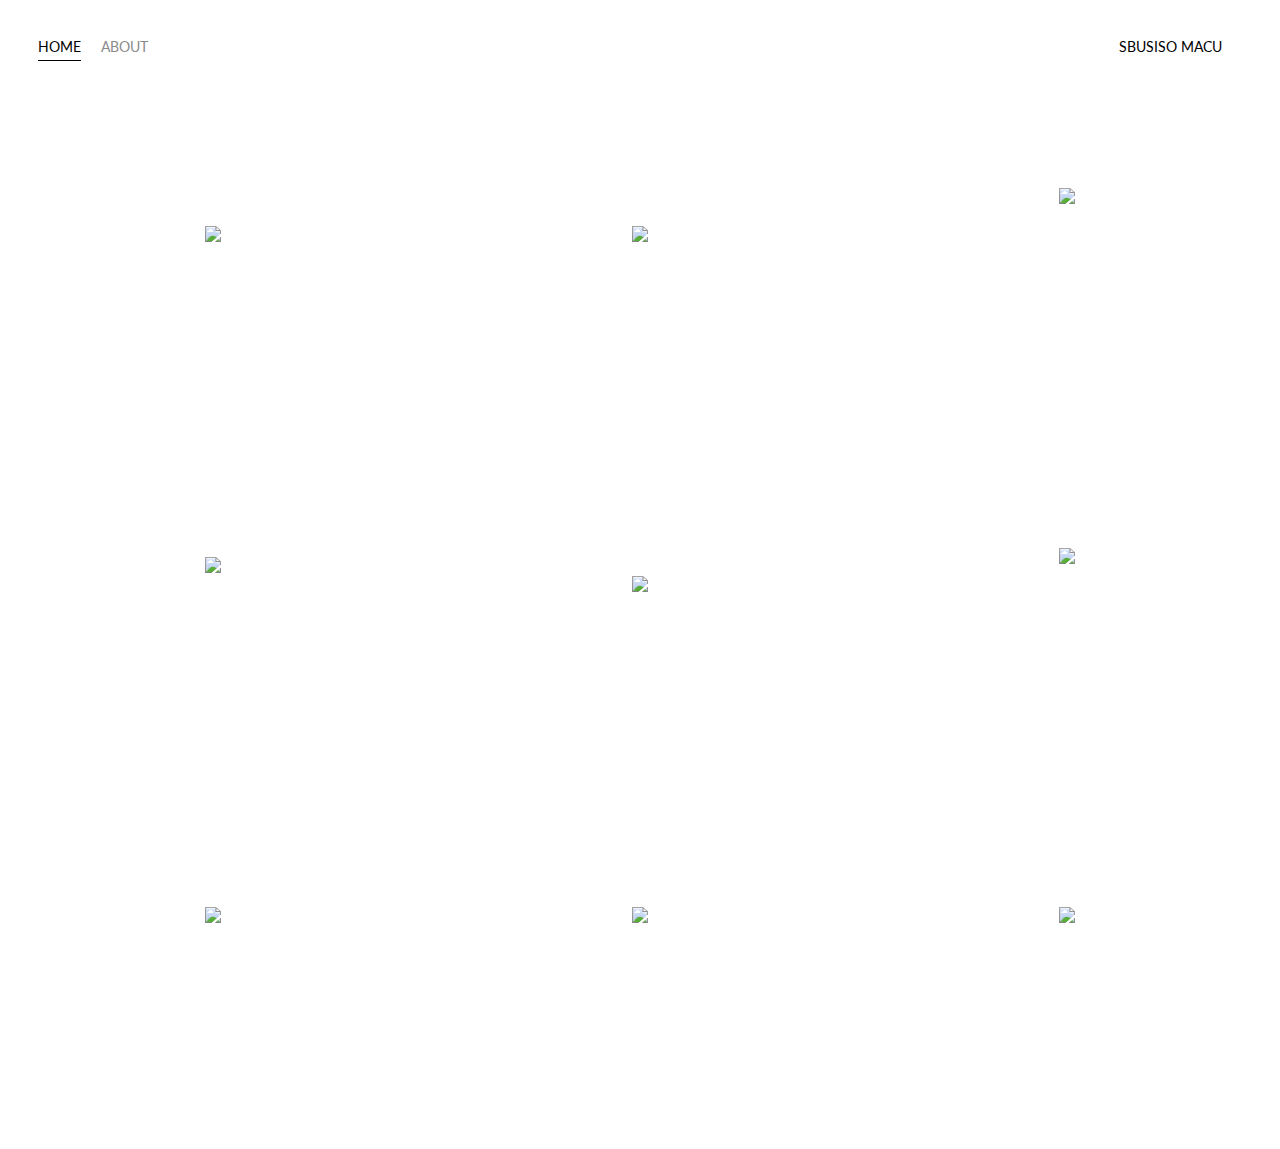
==== index.html @ 6fd96598 "Add files via upload" ====
<!DOCTYPE html>
<html lang='en'>

<head>
  <meta charset='UTF-8'>
  <title>Portfolio Homepage</title>
  <link href="https://fonts.googleapis.com/css?family=Lato" rel="stylesheet">
  <link rel="stylesheet" href="styles.css">
</head>
  <body>
    <div class="container">

      <div class="nav-wrapper">

        <div class="left-side">

          <div class="nav-link-wrapper active-nav-link">
            <a href="index.html">Home</a>
          </div>

          <div class="nav-link-wrapper">
            <a href="about.html">About</a>
          
          </div>
          

        </div>

        <div class="right-side">
          <div class="brand">
            <div>Sbusiso Macu</div>
          </div>
          
        </div>

        
        
        
        


      </div>

        <div class="content-wrapper">

          <div class="portfolio-items-wrapper">

            <div class="portfolio-item-wrapper">
              <div class="portfolio-img-background" style="background-image:url(images/portfolio1.jpg)"></div>
              <div class="img-text-wrapper">
                <div class="logo-wrapper">
                  <img src="images/logos/quip.png"> 
                </div>

                <div class="subtitle">
                  I built my first portfolio website using plain HTML, CSS and JavaScript in July 2022.
                </div>
              </div>
            </div>

            <div class="portfolio-item-wrapper">
              <div class="portfolio-img-background" style="background-image:url(images/portfolio2.jpg)"></div>
              <div class="img-text-wrapper">
                <div class="logo-wrapper">
                  <img src="images/logos/quip.png"> 
                </div>

                <div class="subtitle">
                  Coding bootcamps have played a very important role in helping me improve my coding skills.
                </div>
              </div>
            </div>

            <div class="portfolio-item-wrapper">
              <div class="portfolio-img-background" style="background-image:url(images/portfolio3.jpg)"></div>
              <div class="img-text-wrapper">
                <div class="logo-wrapper">
                  <img src="images/logos/quip.png"> 
                </div>

                <div class="subtitle">
                  Eventbrite is the leading event management platform on the web with millions of individuals utilizing their applications
                  to find, register or, and management events in numerous industries.
                </div>
              </div>
            </div>

            <div class="portfolio-item-wrapper">
              <div class="portfolio-img-background" style="background-image:url(images/portfolio4.jpg)"></div>
              <div class="img-text-wrapper">
                <div class="logo-wrapper">
                  <img src="images/logos/quip.png"> 
                </div>

                <div class="subtitle">
                  Shop Hacker allows you to easily import digital products such as e-learning courses, software, and games directly
                  into your e-commerce store.
                </div>
              </div>
            </div>

            <div class="portfolio-item-wrapper">
              <div class="portfolio-img-background" style="background-image:url(images/portfolio5.jpg)"></div>
              <div class="img-text-wrapper">
                <div class="logo-wrapper">
                  <img src="images/logos/quip.png"> 
                </div>

                <div class="subtitle">
                  Online tutorials can be a source of great tips and productivity ideas in learning to code.
                </div>
              </div>
            </div>

            <div class="portfolio-item-wrapper">
              <div class="portfolio-img-background" style="background-image:url(images/portfolio6.jpg)"></div>
              <div class="img-text-wrapper">
                <div class="logo-wrapper">
                  <img src="images/logos/quip.png"> 
                </div>

                <div class="subtitle">
                  As a web developer it is important to keep track of what I learn everyday and to have a clear vision of future technologies I may have to break into as well.
                </div>
              </div>
            </div>

            <div class="portfolio-item-wrapper">
              <div class="portfolio-img-background" style="background-image:url(images/portfolio7.jpg)"></div>
              <div class="img-text-wrapper">
                <div class="logo-wrapper">
                  <img src="images/logos/quip.png"> 
                </div>

                <div class="subtitle">
                  What I keep track of helps me improve of different coding tasks I need to undertake everyday as I improve my learning.
                </div>
              </div>
            </div>

            <div class="portfolio-item-wrapper">
              <div class="portfolio-img-background" style="background-image:url(images/portfolio8.jpg)"></div>
              <div class="img-text-wrapper">
                <div class="logo-wrapper">
                  <img src="images/logos/quip.png"> 
                </div>

                <div class="subtitle">
                  Online shopping also made my coding journey a lot more simplified as I can shop online and have goods delivered straight to my door.
                </div>
              </div>
            </div>

            <div class="portfolio-item-wrapper">
              <div class="portfolio-img-background" style="background-image:url(images/portfolio9.jpg)"></div>
              <div class="img-text-wrapper">
                <div class="logo-wrapper">
                  <img src="images/logos/quip.png"> 
                </div>

                <div class="subtitle">
                  Online tutorials are also a helpful way to learn modern technologies as technology and productivity tools keep evolving over time.                                                              
                </div>
              </div>
            </div>

            

            

            
          </div>


        </div>



    </div>

    
    
    
    
    <script src="script.js" async defer></script>

    

  </body>
</html>
---- styles.css ----
body {
  font-family: "Lato", sans-serif;
  margin: 0px;
  padding: 0;
}

.background-image {
  background-image: url('images/premises.jpg');
  background-size: cover;
  background-repeat: no-repeat;
  height: 100vh;
}


.container {
  display: grid;
  grid-template-columns: 1fr;
}

/* Nav-bar design*/

.nav-wrapper {
  display: flex;
  justify-content: space-between;
  padding: 38px;
}

.left-side {
  display: flex;
}

.nav-wrapper > .left-side > div {
  margin-right: 20px;
  text-transform: uppercase;
  font-size: 0.9rem;
}

.nav-wrapper > .right-side > div {
  margin-right: 20px;
  text-transform: uppercase;
  font-size: 0.9rem;
}

.nav-link-wrapper {
  height: 22px;
  border-bottom: 1px solid transparent;
  transition: border-bottom 0.5s;
}

.active-nav-link {
  border-bottom: 1px solid black;
}

.active-nav-link a {
  color: black !important;
}

.nav-link-wrapper a {
  color: #8a8a8a;
  text-decoration: none;
  transition: color 0.5s;
}

.nav-link-wrapper:hover {
  border-bottom: 1px solid black;
}

.nav-link-wrapper a:hover {
  color: black;
}


/*portfolio styling*/

.portfolio-items-wrapper {
  display: grid;
  grid-template-columns: 1fr 1fr 1fr;
}

.portfolio-item-wrapper {
  position: relative;
}

.portfolio-img-background {
  background-size: cover;
  background-position: center;
  background-repeat: no-repeat;
  height: 350px;
  width: 100%;
}

.img-text-wrapper {
  position: absolute;
  top: 0;
  display: flex;
  flex-direction: column;
  justify-content: center;
  align-items: center;
  height: 100%;
  text-align: center;
  padding-left: 100px;
  padding-right: 100px;
}

.img-text-wrapper .subtitle {
  transition: 1s;
  color: transparent;
}

.image-blur {
  transition: 1s;
  filter: brightness(10%);
}

.img-text-wrapper:hover .subtitle {
  color: lightseagreen;
  font-weight: 600;
}

.subtitle {
  font-weight: 600;
  color: lightseagreen;
}

.logo-wrapper img {
  width: 50%;
  margin-bottom: 20px;
}

.two-column-wrapper {
  display: grid;
  grid-template-columns: 1fr 1fr;
}

.profile-image-wrapper img {
  width: 80%;
  border-radius: 90%;
  margin-left: 10px;
}

.profile-content-wrapper {
  padding: 30px;
}

.profile-content-wrapper h1 {
  color: lightseagreen;
}

/* About page styles.*/

.two-column-wrapper {
  display: grid;
  grid-template-columns: 1fr 1fr;
}

p {
  font-size: large;
  color: beige;
}


.profile-content-wrapper {
  padding: 30px;
}

.about-heading {
  color: lightseagreen;
}

/* About footer or bottom container*/

.bottom-container {
  background-color: darkcyan;
  padding: 50px 0 10px;
  top: 0;
  display: flex;
  flex-direction: row;
  justify-content: center;
  align-items: center;
  text-align: center;
}

.copyright {
  display: flex;
  justify-content: center;
  background-color: darkolivegreen;
  padding-top: 2px 2px;
  margin-top: 0px;
  margin-bottom: 0px;
}

/* Button generated css from cssbuttongenerator.com */

.btn {
  -webkit-border-radius: 49;
  -moz-border-radius: 49;
  border-radius: 49px;
  font-family: Arial;
  color: #ffffff;
  font-size: 20px;
  background: #828a8f;
  padding: 2px 29px 2px 27px;
  text-decoration: none;
}

.btn:hover {
  background: #03111a;
  background-image: -webkit-linear-gradient(top, #03111a, #3498db);
  background-image: -moz-linear-gradient(top, #03111a, #3498db);
  background-image: -ms-linear-gradient(top, #03111a, #3498db);
  background-image: -o-linear-gradient(top, #03111a, #3498db);
  background-image: linear-gradient(to bottom, #03111a, #3498db);
  text-decoration: none;
}
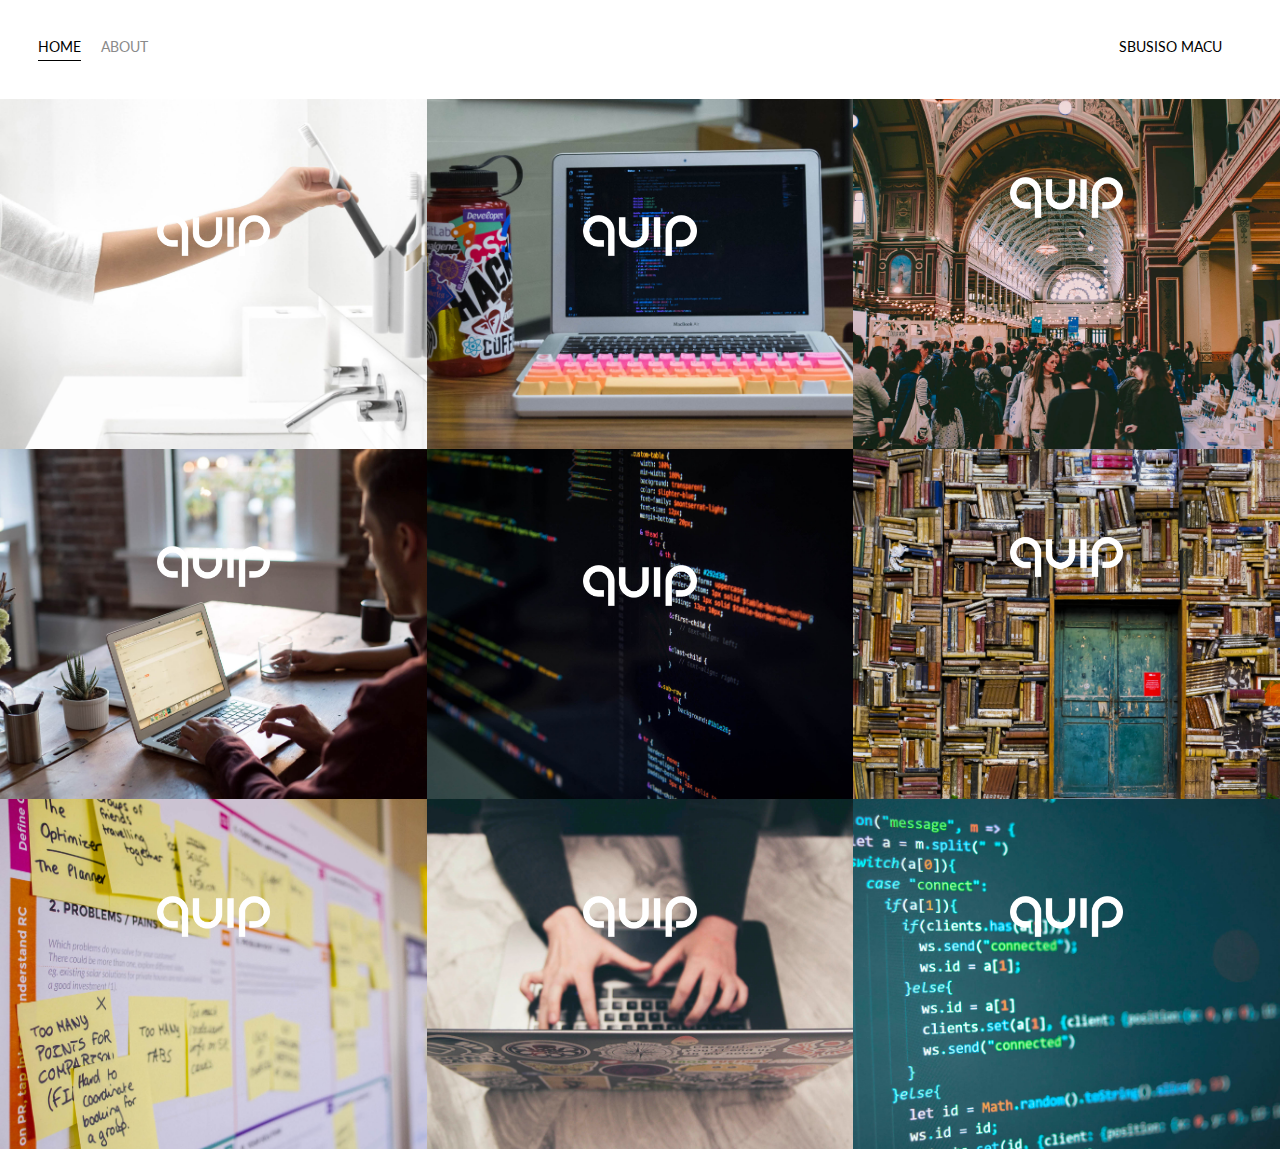
==== commit eb133b24: "Add files via upload" ====
--- a/index.html
+++ b/index.html
@@ -5,7 +5,7 @@
   <meta charset='UTF-8'>
   <title>Portfolio Homepage</title>
   <link href="https://fonts.googleapis.com/css?family=Lato" rel="stylesheet">
-  <link rel="stylesheet" href="styles.css">
+  <link rel="stylesheet" href="CSS/styles.css">
 </head>
   <body>
     <div class="container">
--- a/CSS/styles.css
+++ b/CSS/styles.css
@@ -0,0 +1,215 @@
+body {
+  font-family: "Lato", sans-serif;
+  margin: 0px;
+  padding: 0;
+}
+
+.background-image {
+  background-image: url('images/premises.jpg');
+  background-size: cover;
+  background-repeat: no-repeat;
+  height: 100vh;
+}
+
+
+.container {
+  display: grid;
+  grid-template-columns: 1fr;
+}
+
+/* Nav-bar design*/
+
+.nav-wrapper {
+  display: flex;
+  justify-content: space-between;
+  padding: 38px;
+}
+
+.left-side {
+  display: flex;
+}
+
+.nav-wrapper > .left-side > div {
+  margin-right: 20px;
+  text-transform: uppercase;
+  font-size: 0.9rem;
+}
+
+.nav-wrapper > .right-side > div {
+  margin-right: 20px;
+  text-transform: uppercase;
+  font-size: 0.9rem;
+}
+
+.nav-link-wrapper {
+  height: 22px;
+  border-bottom: 1px solid transparent;
+  transition: border-bottom 0.5s;
+}
+
+.active-nav-link {
+  border-bottom: 1px solid black;
+}
+
+.active-nav-link a {
+  color: black !important;
+}
+
+.nav-link-wrapper a {
+  color: #8a8a8a;
+  text-decoration: none;
+  transition: color 0.5s;
+}
+
+.nav-link-wrapper:hover {
+  border-bottom: 1px solid black;
+}
+
+.nav-link-wrapper a:hover {
+  color: black;
+}
+
+
+/*portfolio styling*/
+
+.portfolio-items-wrapper {
+  display: grid;
+  grid-template-columns: 1fr 1fr 1fr;
+}
+
+.portfolio-item-wrapper {
+  position: relative;
+}
+
+.portfolio-img-background {
+  background-size: cover;
+  background-position: center;
+  background-repeat: no-repeat;
+  height: 350px;
+  width: 100%;
+}
+
+.img-text-wrapper {
+  position: absolute;
+  top: 0;
+  display: flex;
+  flex-direction: column;
+  justify-content: center;
+  align-items: center;
+  height: 100%;
+  text-align: center;
+  padding-left: 100px;
+  padding-right: 100px;
+}
+
+.img-text-wrapper .subtitle {
+  transition: 1s;
+  color: transparent;
+}
+
+.image-blur {
+  transition: 1s;
+  filter: brightness(10%);
+}
+
+.img-text-wrapper:hover .subtitle {
+  color: lightseagreen;
+  font-weight: 600;
+}
+
+.subtitle {
+  font-weight: 600;
+  color: lightseagreen;
+}
+
+.logo-wrapper img {
+  width: 50%;
+  margin-bottom: 20px;
+}
+
+.two-column-wrapper {
+  display: grid;
+  grid-template-columns: 1fr 1fr;
+}
+
+.profile-image-wrapper img {
+  width: 80%;
+  border-radius: 90%;
+  margin-left: 10px;
+}
+
+.profile-content-wrapper {
+  padding: 30px;
+}
+
+.profile-content-wrapper h1 {
+  color: lightseagreen;
+}
+
+/* About page styles.*/
+
+.two-column-wrapper {
+  display: grid;
+  grid-template-columns: 1fr 1fr;
+}
+
+p {
+  font-size: large;
+  color: beige;
+}
+
+
+.profile-content-wrapper {
+  padding: 30px;
+}
+
+.about-heading {
+  color: lightseagreen;
+}
+
+/* About footer or bottom container*/
+
+.bottom-container {
+  background-color: darkcyan;
+  padding: 50px 0 10px;
+  top: 0;
+  display: flex;
+  flex-direction: row;
+  justify-content: center;
+  align-items: center;
+  text-align: center;
+}
+
+.copyright {
+  display: flex;
+  justify-content: center;
+  background-color: darkolivegreen;
+  padding-top: 2px 2px;
+  margin-top: 0px;
+  margin-bottom: 0px;
+}
+
+/* Button generated css from cssbuttongenerator.com */
+
+.btn {
+  -webkit-border-radius: 49;
+  -moz-border-radius: 49;
+  border-radius: 49px;
+  font-family: Arial;
+  color: #ffffff;
+  font-size: 20px;
+  background: #828a8f;
+  padding: 2px 29px 2px 27px;
+  text-decoration: none;
+}
+
+.btn:hover {
+  background: #03111a;
+  background-image: -webkit-linear-gradient(top, #03111a, #3498db);
+  background-image: -moz-linear-gradient(top, #03111a, #3498db);
+  background-image: -ms-linear-gradient(top, #03111a, #3498db);
+  background-image: -o-linear-gradient(top, #03111a, #3498db);
+  background-image: linear-gradient(to bottom, #03111a, #3498db);
+  text-decoration: none;
+}
+
